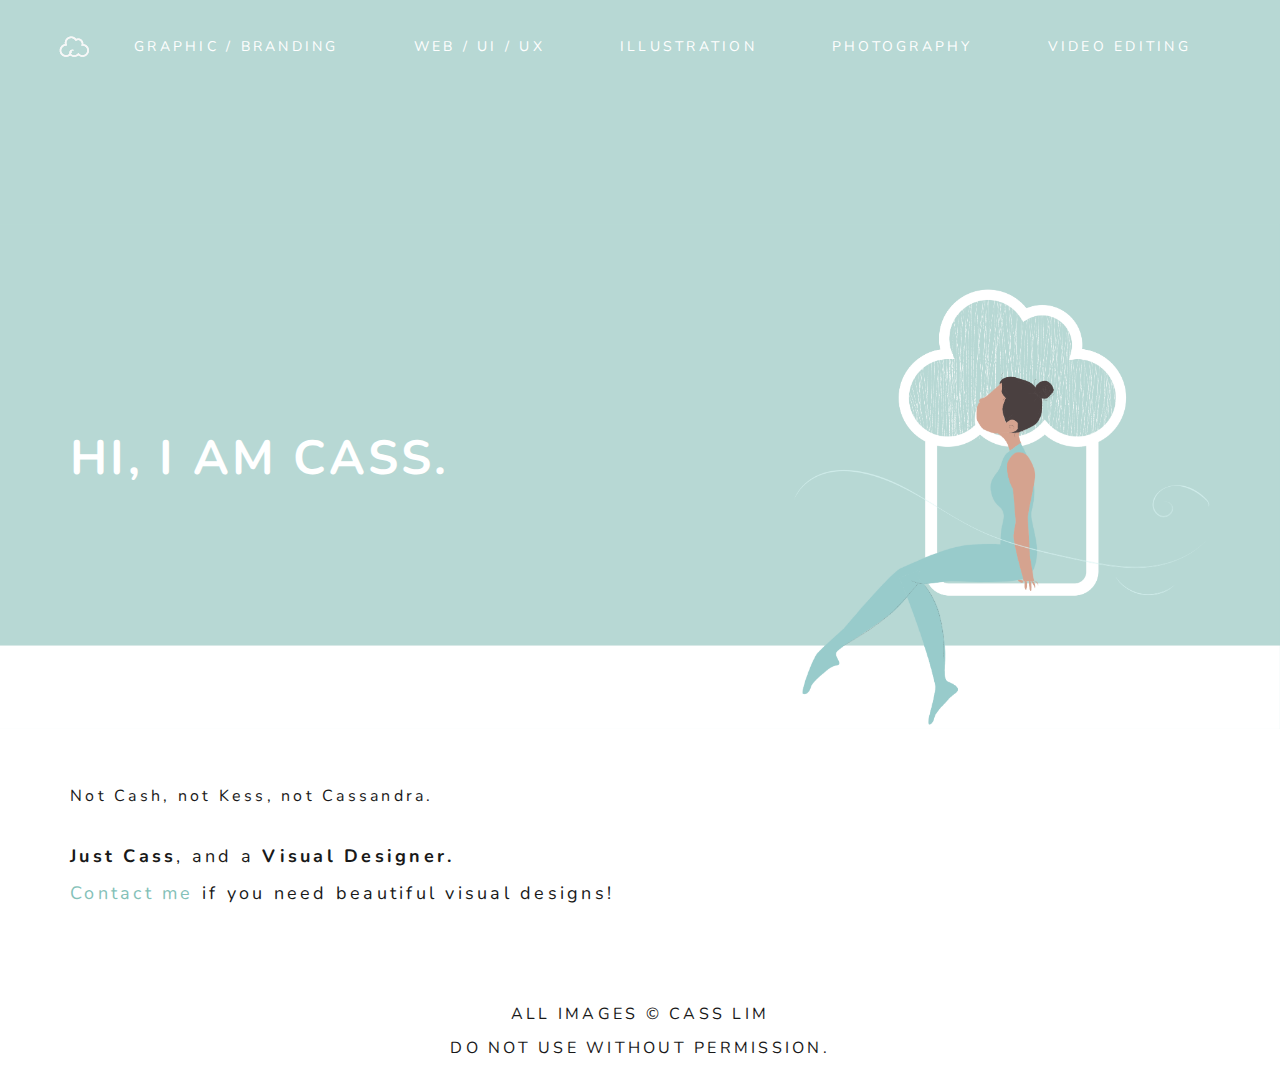
==== index.html @ 4b170926 "clone repository" ====
<!doctype html>
<html lang="en">
	<head>
		<meta charset="utf-8" />
		<title>Cass Lim</title>
		<meta name="description" content="Personal Portfolio for Artist based in Edmonton."/>
		<meta name="keywords" content="graphic, design, web design, ux, ui, portfolio, illustrator"/>
		<meta name="viewport" content="width=device-width, initial-scale=1">
		
		<link rel="preconnect" href="https://fonts.googleapis.com">
		<link rel="preconnect" href="https://fonts.gstatic.com" crossorigin>
		<link href="https://fonts.googleapis.com/css2?family=Montserrat:ital,wght@0,100;0,200;0,300;0,400;0,500;0,600;1,100;1,200;1,300;1,400;1,500;1,600&family=Nunito:ital,wght@0,200;0,300;0,400;0,500;0,600;0,700;0,800;0,900;0,1000;1,200;1,300;1,400;1,500;1,600;1,700;1,800;1,900;1,1000&display=swap" rel="stylesheet">

		<link rel="apple-touch-icon" sizes="180x180" href="favicon_io/apple-touch-icon.png">
		<link rel="icon" type="image/png" sizes="32x32" href="favicon_io/favicon-32x32.png">
		<link rel="icon" type="image/png" sizes="16x16" href="favicon_io/favicon-16x16.png">
		<link rel="manifest" href="favicon_io/site.webmanifest">

		<link rel="stylesheet" href="css/reset.css"> 
		<link rel="stylesheet" href="css/styles.css" media="screen" />
		<link rel="stylesheet" href="css/print.css" media="print" />
	</head>

	<body>
		<header>
			<div class="inner-container wide-flex">
				<div class="sm-flex">
					<h1>
						<a href="index.html"><img src="img/logo.png" alt="logo"></a>	
					</h1>
					<div class="menu-icon">
						<div>
							<span></span>
							<span></span>
						</div>
						<div>
							<span></span>
							<span></span>
						</div>
					</div>
				</div>
				<nav>
					<ul class="dropdown">
						<li><a href="graphic.html">GRAPHIC / BRANDING</a></li>
						<li><a href="web.html">WEB / UI / UX</a></li>
						<li><a href="illustration.html">ILLUSTRATION</a></li>
						<li><a href="photography.html">PHOTOGRAPHY</a></li>
						<li><a href="video.html">VIDEO EDITING</a></li>
					</ul>
				</nav>
			</div>
		</header>

		<main>
			<section>
				<div class="banner">
					<div class="inner-container main">
						<h2>Hi, I am Cass.</h2>
					</div>
					<picture>
						<source media="(min-width: 700px)" srcset="img/banner.png">
						<img src="img/banner-sm.png" alt="girl on swing"/>    
					</picture>
				</div>
				<div class="inner-container bio">
					<p>Not Cash, not Kess, not Cassandra.</p>
					<p><span>Just Cass</span>, and a <span>Visual Designer.</span></p>
					<p><a href="contact.html">Contact me</a> if you need beautiful visual designs!</p>
				</div>
			</section>
		</main>

		<script src="js/main.js"></script>

		<footer>
			<div class="inner-container">
				<p>ALL IMAGES © CASS LIM</p>
				<p>DO NOT USE WITHOUT PERMISSION.</p>
			</div>
		</footer>
	</body>
</html>
---- css/styles.css ----
:root {
    --lt-teal: #b7d8d4;
    --dk-teal: #84c1b8;
    --dk-grey: #191919;
    --lt-grey: #e0e3e7;
    --body-text: 'Montserrat', sans-serif;
    --head-text: 'Nunito', sans-serif;
}

html {
    font-size: 62.5%;
    line-height: 1.5;
}

body {
    font-size: 1.8rem;
    color: var(--dk-grey);
    font-family: var(--head-text);
    letter-spacing: 0.325rem;
}

h1 a {
    display: block;
    margin-right: 3rem;
}

/* header */

.menu-icon span {
    display: block;
    background-color: #fff;
    width: 0.8rem;
    height: 0.8rem;
    border-radius: 3rem;
    margin: 0.5rem;
    margin-bottom: 1rem;
    cursor: pointer;
    position: relative;
}

.menu-icon {
    display: flex;
    margin: 3rem 3.6rem;
}

.active-nav .menu-icon>div span:first-child {
    display: none;
}

.active-nav .menu-icon>div span:nth-child(2) {
    width: 3rem;
    height: 0.3rem;
    transform: rotate(-45deg);
    top: 1rem;
}
.active-nav .menu-icon>div:nth-child(2) span:nth-of-type(2) {
    width: 3rem;
    height: 0.3rem;
    transform: rotate(45deg);
    left:-4rem;
}

header {
    width: 100%;
    height: auto;
    background-color: #b7d8d4;
    background-repeat: no-repeat;
    background-size: cover;
    overflow: visible;
    margin-right: 3rem;
}

nav {
    position: absolute;
    background-color: rgb(249, 249, 249);
    width: 100vw;
    max-height: 0;
    overflow: hidden;
    transition: all 0.4s ease-in-out;
}

.active-nav nav {
    max-height: 100vh;
}

.dropdown {
    margin: 0;
    padding-left: 0;
}

.dropdown li {
    padding: 1.5rem 3rem;
    line-height: 6rem;
    white-space: nowrap;
    list-style-type: none;
    align-items: center;
}

/* .dropdown li:first-child {
    padding-top: 3rem;
} */

.dropdown a {
    font-size: 1.6rem;
    text-transform: uppercase;
    font-weight: 400;
    padding-left: 1.5rem;
    color: #191919;
    text-decoration: none;
}

.dropdown li:hover {
    background-color: #d7edea;
    transition: all 0.3s ease-in-out;
}

.dropdown a:hover {
    color: #393838;
    transition: all 0.3s ease-in-out;
}

.sm-flex {
    display: flex;
    flex-flow: row-reverse;
    align-items: center;
    justify-content: space-between;
}

/* sections */

.banner{
    background-color: #b7d8d4;
}

h2 {
    text-transform: uppercase;
    color: #fff;
    padding: 3rem 5rem;
}

.content h2 {
    color: #191919;
}

.bio p {
    padding: 0.5rem 3rem;
}

.bio a {
    color: var(--dk-teal);
    text-decoration: none;
}

.bio a:hover {
    color: #32615a;
    text-decoration: underline;
}

.bio {
    padding: 5rem 0;
}

.bio p:first-child {
    font-size: 1.6rem;
    padding-bottom: 3rem;
}

span {
    font-weight: 700;
}

/* content */

figure {
    font-style: italic;
    padding: 0 5rem;
}

.content h2 {
    margin-top: 5rem;
}

.content h3 {
    padding: 0 5rem;
}

.content picture {
    padding: 0 5rem;
    padding-bottom: 3rem;
}

.content p {
    font-family: var(--body-text);
    font-size: 1.6rem;
    padding: 5rem;
    letter-spacing: 0.16rem;
}

/* horizontal content */

.horizontal-content {
    display: none;
}

/* graphic */
.water picture > img {
    margin: 0 auto;
}

/* illustration */
.gallery picture {
    margin-top: 5rem;
}

/* video */

video {
    display: block;
    margin: 5rem auto 0;
}

/* form */

.contact h2 {
    color: #191919;
    margin-top: 5rem;
}

.contact p {
    margin: 3rem 5rem;
}

.contact > div > img {
    margin: 5rem auto;
    width: 40%;
}

form div {
    margin-bottom: 3rem;
}

form > div {
    margin: 0 4rem;
    margin-bottom: 3rem;
}

label {
    display: block;
    margin-left: 1rem;
    margin-bottom: 0.3rem;
}

::placeholder {
    font-size: 1.4rem;
    font-family: var(--body-text);
    letter-spacing: 0.16rem;
}

input,
select,
textarea {
    width: 100%;
    border: 0.05rem solid #84c1b8;
    border-radius: 0.8rem;
    padding-left: 1rem;
    height: 4rem;
}

textarea {
    resize: vertical;
    min-height: 8rem;
    border-radius: 1rem;
    padding-top: 1rem;
}

select {
    font: unset;
    font-family: var(--body-text);
    font-size: 1.4rem;
    letter-spacing: 0.16rem;
}

input[type=submit] {
    width: 70%;
    height: 4rem;
    cursor: pointer;
    background-color: #32615a; 
    font-weight: 600;
    color: #fff;
    font-size: 1.6rem;
    font-family: var(--head-text);
    text-transform: uppercase;
    letter-spacing: 0.325rem;
    transition: all 0.3s ease-in-out;
    padding: 1rem;
}

input[type=submit]:hover {
    background-color: #b7d8d4;
    color: #191919;
}

/* footer */
footer {
    margin: 3rem auto;
}

footer a {
    display: block;
    color: #191919;
    text-align: center;
}

footer p {
    font-size: 1.6rem;
    text-align: center;
    padding-top: 1rem;
}

@media screen and (min-width: 1000px) {

    .inner-container {
        margin: auto;
        max-width: 120rem;
    }

    .menu-icon {
        display: none;
    }

    .wide-flex {
        display: flex;
        justify-content: center;
        align-items: center;
    }

    nav {
        position: static;
        overflow: visible;
        max-height: 100vh;
        width: auto;
        margin-top: 0;
    }

    .dropdown {
        display: flex;
    }

    .dropdown li {
        position: relative;
        background-color: #b7d8d4;
    }

    .dropdown a {
        font-size: 1.4rem;
        color: #fff;
    }

    .dropdown li:hover {
        background-color: #b7d8d4;
    }

    .dropdown li:first-child {
        padding-top: 1.5rem;
    }

    picture {
        width: 100vw;
    }

    .main h2 {
        font-size: 4.8rem;
        position: relative;
        top: 30rem;
        padding: 3rem;
    }

    h1 a {
        margin-right: 0;
        min-width: 2rem;
    }

    /* horizontal */

    .horizontal-content {
        display: flex;
        margin: 3rem;
        justify-content: center;
    }
    
    .horizontal-content > div {
        flex: 0 0 200px;
        height: 7rem;
        background-color: rgb(240, 238, 235);
        border-radius: 5px;
        margin: 1rem;
    }
    
    .horizontal-content a {
        color: #575757;
        display: block;
        font-size: 1.4rem;
        font-weight: 500;
        text-align: center;
        text-decoration: none;
        text-transform: uppercase;
        padding: 0;
        padding-top: 2.5rem;
    }
    
    .horizontal-content a:hover {
        color: #191919;
    }
    
    .horizontal-content > div:hover,
    .horizontal-content > div:active{
        background-color:  rgb(226, 217, 206);
        transform: scale(1.1);
        transition: all 0.5s ease-in-out;
    }

    /* graphic */
    .water {
        display: flex;
    }

    .water div {
        width: 50%;
    }

    .water > picture {
        display: flex;
        align-items: center;
    }

    /* gallery */

    .gallery > div {
        display: flex;
        flex-wrap: wrap;
    }

    .gallery div div {
        width: 50%;
    }

    .digital picture {
        margin-top: 0;
    }

    /* form */

    .main-content .contact {
        display: flex;
        justify-content: space-between;
    }

    .contact > div > img {
        margin: 15rem 3rem 3rem 50rem;
        width: 20%;
    }

    form .flex {
        display: flex;
        justify-content: space-between;
    }

    form .flex div {
        flex-basis: 49%;
    }

    .flex {
        margin-top: 3rem;
        margin-bottom: 0;
    }

    form {
        margin-top: 5rem;
        min-width: 60rem;
    }
}
---- css/print.css ----
body { 
  color : #000000; 
  background : #ffffff; 
  font-family : "Times New Roman", Times, serif;
  font-size : 12pt; 
}

a { 
  text-decoration : underline; 
  color : #0000ff; 
}

a:link:after, a:visited:after {
content: " (" attr(href) ") ";
font-size: 70%;
}

nav, sidebar, footer, header, aside { 
  display : none; 
}
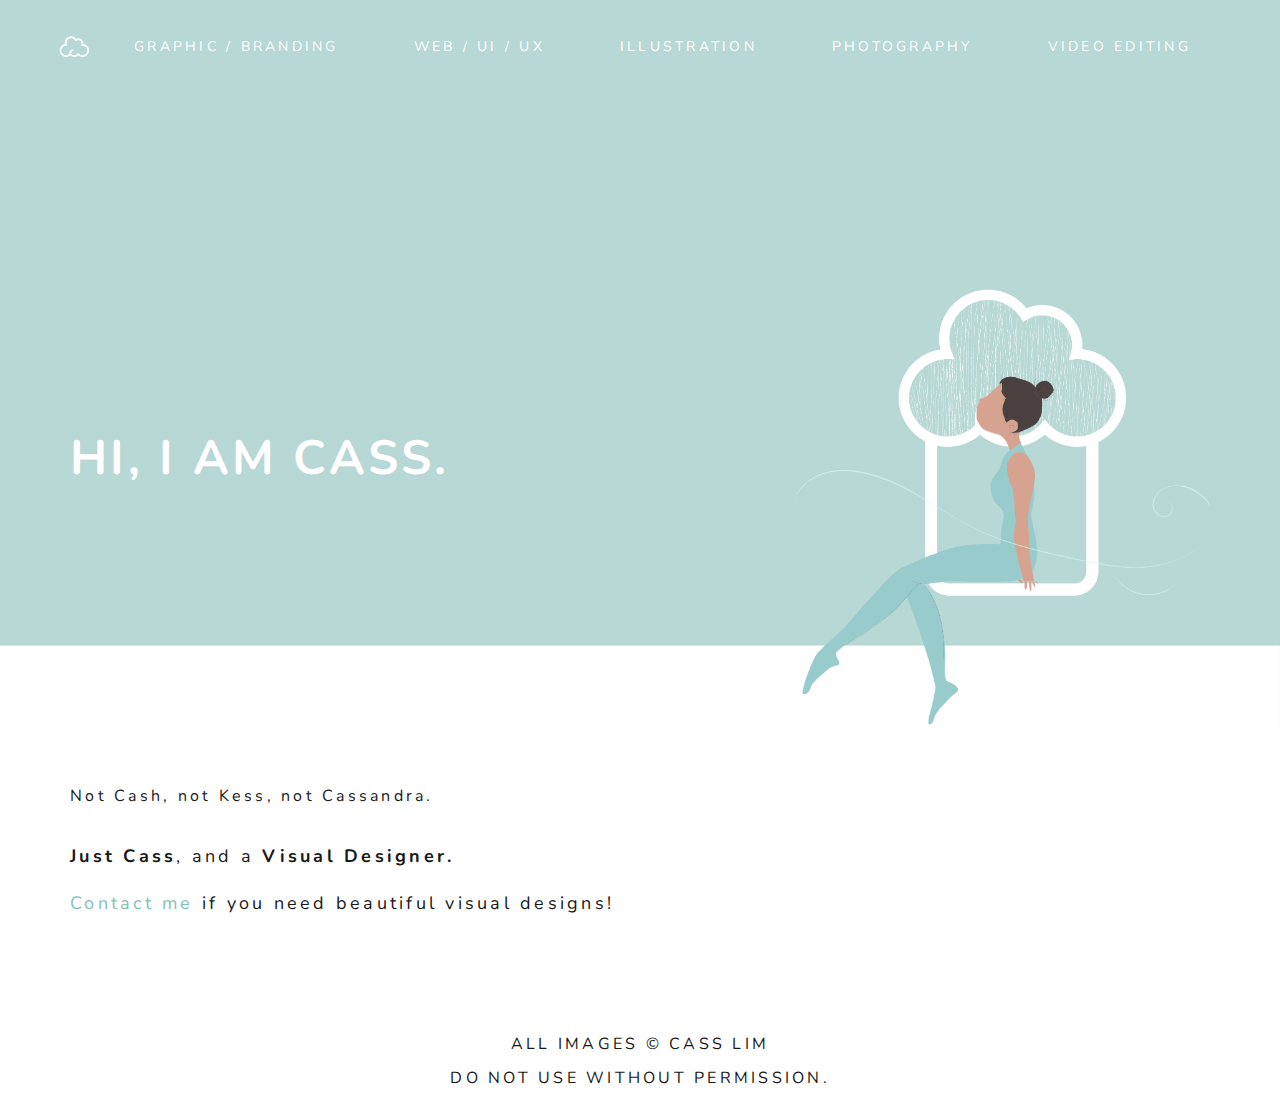
==== commit 40e07ec1: "All images updated" ====
--- a/index.html
+++ b/index.html
@@ -65,6 +65,7 @@
 				<div class="inner-container bio">
 					<p>Not Cash, not Kess, not Cassandra.</p>
 					<p><span>Just Cass</span>, and a <span>Visual Designer.</span></p>
+					<p></p>
 					<p><a href="contact.html">Contact me</a> if you need beautiful visual designs!</p>
 				</div>
 			</section>
--- a/css/styles.css
+++ b/css/styles.css
@@ -300,9 +300,17 @@
     color: #191919;
 }
 
+.contact a {
+    color: #32615a;
+}
+
+.contact a:hover {
+    color: #b7d8d4;
+}
+
 /* footer */
 footer {
-    margin: 3rem auto;
+    margin: 5rem auto 3rem;
 }
 
 footer a {
@@ -311,10 +319,26 @@
     text-align: center;
 }
 
+footer a:hover {
+    color: #32615a;
+}
+
 footer p {
     font-size: 1.6rem;
     text-align: center;
     padding-top: 1rem;
+}
+
+.back {
+    display: flex;
+    align-items: center;
+    justify-content: center;
+}
+
+.back p {
+    margin-left: 2rem;
+    margin-right: 2rem;
+    padding-top: 0;
 }
 
 @media screen and (min-width: 1000px) {
@@ -478,4 +502,5 @@
         margin-top: 5rem;
         min-width: 60rem;
     }
-}
+    
+}
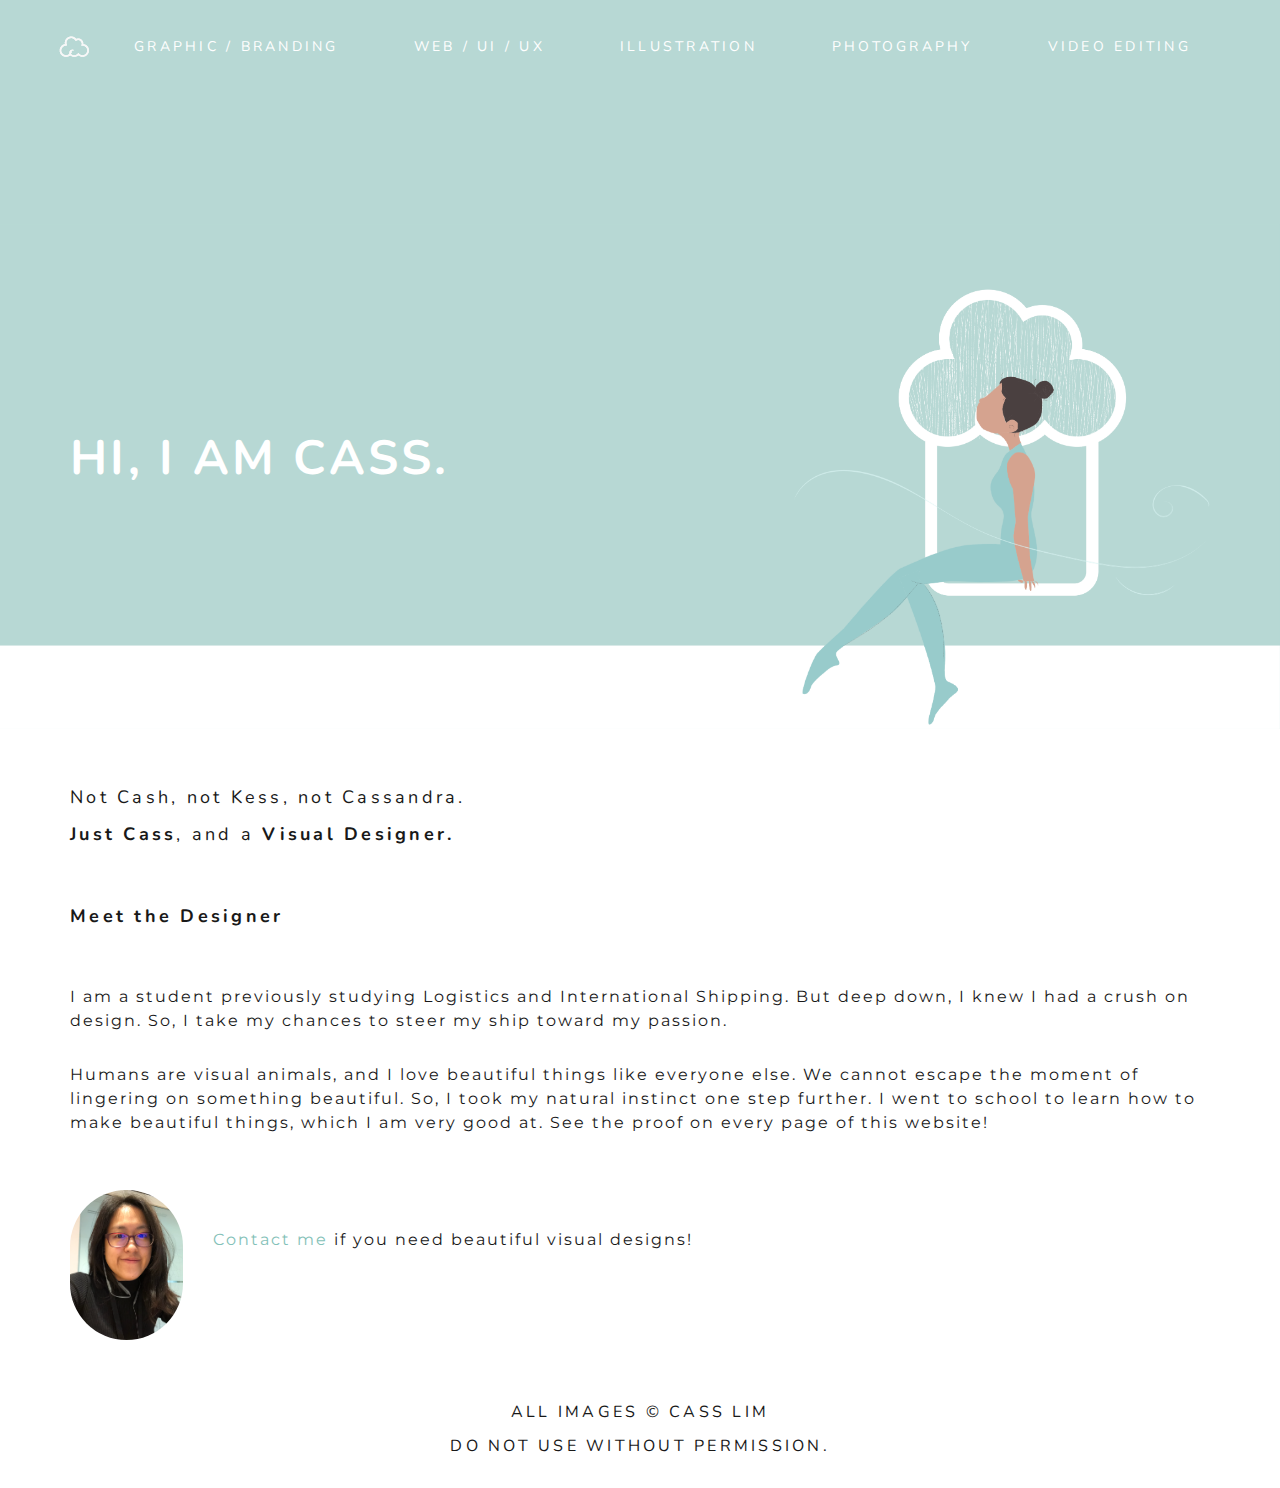
==== commit 2bb09596: "text content added" ====
--- a/index.html
+++ b/index.html
@@ -65,8 +65,17 @@
 				<div class="inner-container bio">
 					<p>Not Cash, not Kess, not Cassandra.</p>
 					<p><span>Just Cass</span>, and a <span>Visual Designer.</span></p>
-					<p></p>
-					<p><a href="contact.html">Contact me</a> if you need beautiful visual designs!</p>
+					<h3>Meet the Designer</h3>
+					<div>
+						<p>I am a student previously studying Logistics and International Shipping. But deep down, I knew I had a crush on design. So, I take my chances to steer my ship toward my passion.</p>
+						<p>Humans are visual animals, and I love beautiful things like everyone else. We cannot escape the moment of lingering on something beautiful. So, I took my natural instinct one step further. I went to school to learn how to make beautiful things, which I am very good at. See the proof on every page of this website!</p>
+						<div class="mypic">
+							<img src="img/myself.png" alt="photo of myself">
+							<p><a href="contact.html">Contact me</a> if you need beautiful visual designs!</p>
+						</div>
+					
+					</div>
+					
 				</div>
 			</section>
 		</main>
--- a/css/styles.css
+++ b/css/styles.css
@@ -22,6 +22,11 @@
 h1 a {
     display: block;
     margin-right: 3rem;
+}
+
+h3 {
+    margin: 5rem 3rem;
+    font-size: 1.8rem;
 }
 
 /* header */
@@ -157,16 +162,39 @@
 }
 
 .bio {
-    padding: 5rem 0;
-}
-
-.bio p:first-child {
+    padding-top: 5rem;
+}
+
+.bio div p {
+    font-family: var(--body-text);
+    margin-bottom: 2rem;
+    letter-spacing: 0.2rem;
     font-size: 1.6rem;
-    padding-bottom: 3rem;
+}
+
+.bio div p:nth-child(2) {
+    margin-bottom: 5rem;
 }
 
 span {
     font-weight: 700;
+}
+
+.mypic {
+    margin: 3rem;
+    display: flex;
+    align-items: center;
+}
+
+.mypic img {
+    height: 15rem;
+    border-radius: 10rem;
+}
+
+.mypic p {
+    font-size: 1.6rem;
+    font-family: var(--body-text);
+    letter-spacing: 0.2rem;
 }
 
 /* content */
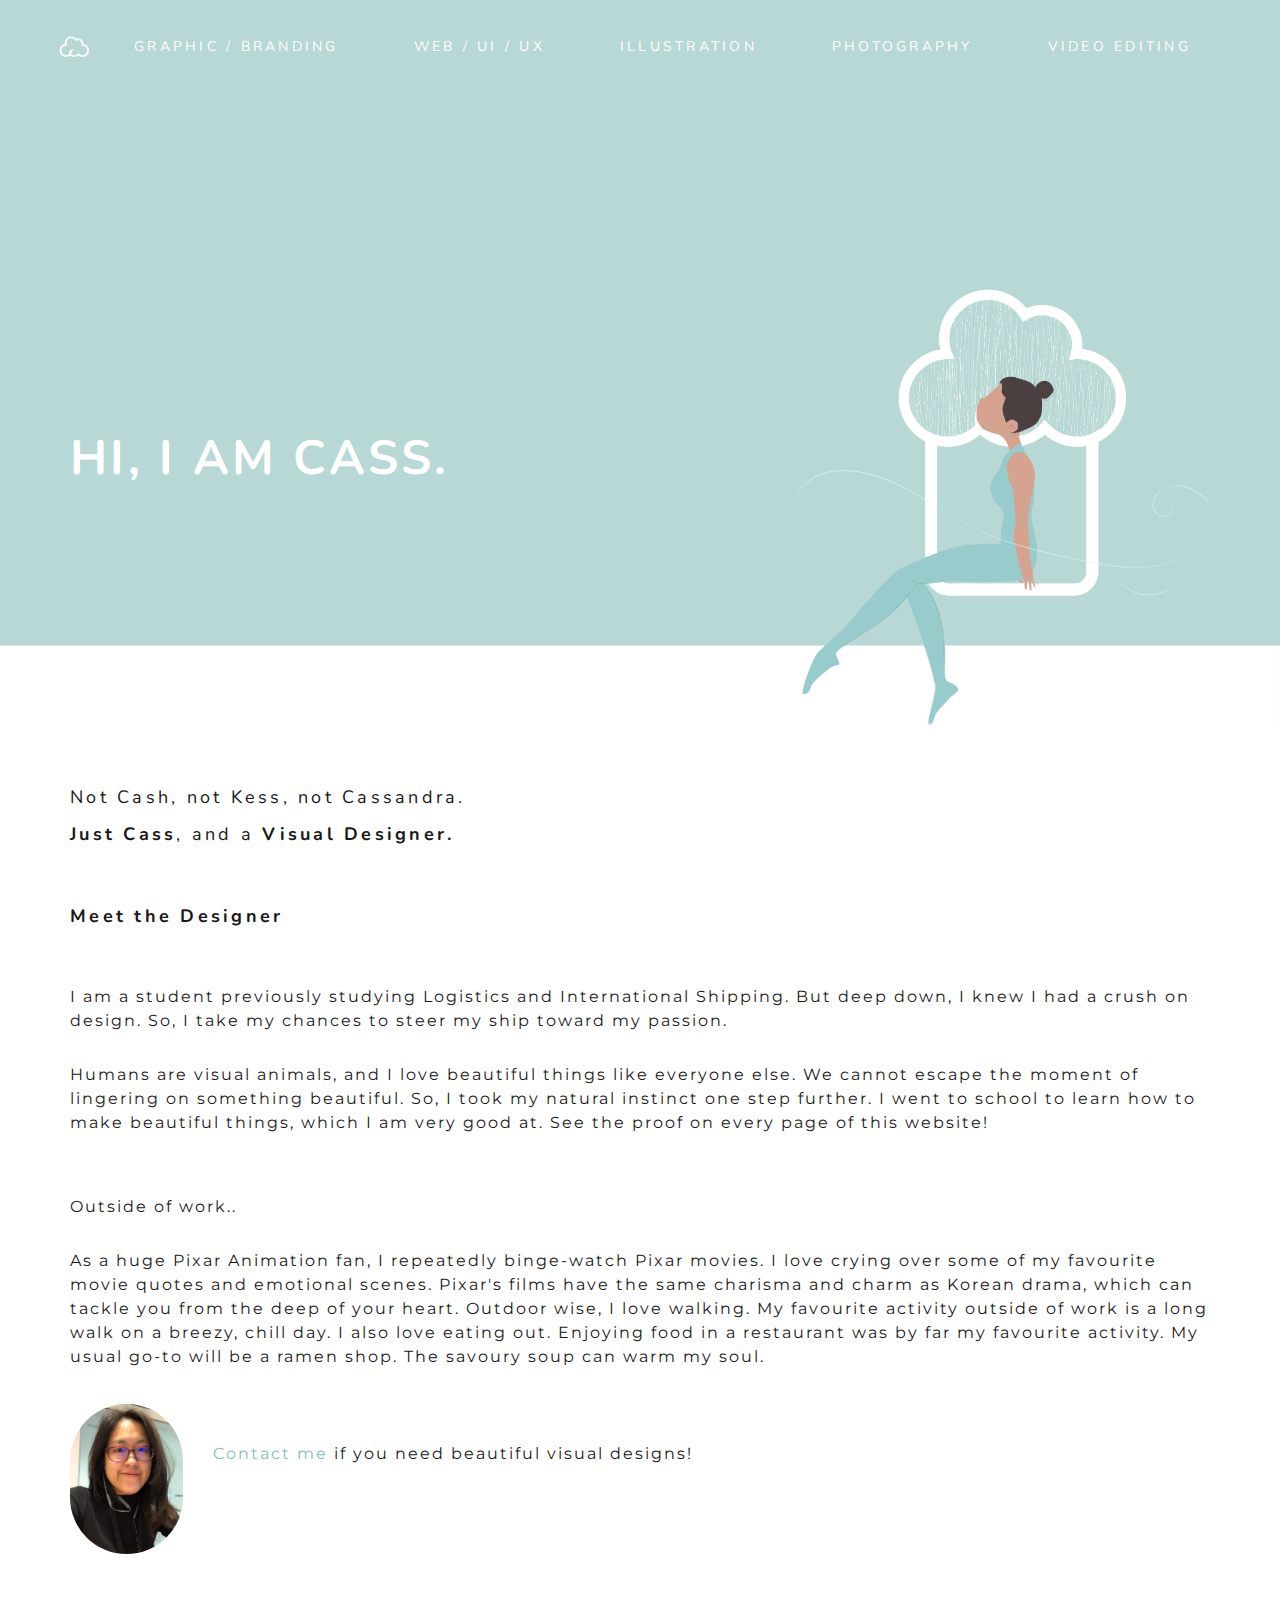
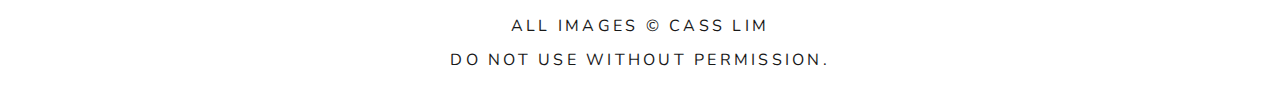
==== commit 4e5d0a30: "added bio" ====
--- a/index.html
+++ b/index.html
@@ -69,6 +69,8 @@
 					<div>
 						<p>I am a student previously studying Logistics and International Shipping. But deep down, I knew I had a crush on design. So, I take my chances to steer my ship toward my passion.</p>
 						<p>Humans are visual animals, and I love beautiful things like everyone else. We cannot escape the moment of lingering on something beautiful. So, I took my natural instinct one step further. I went to school to learn how to make beautiful things, which I am very good at. See the proof on every page of this website!</p>
+						<p>Outside of work..</p>
+						<p>As a huge Pixar Animation fan, I repeatedly binge-watch Pixar movies. I love crying over some of my favourite movie quotes and emotional scenes. Pixar's films have the same charisma and charm as Korean drama, which can tackle you from the deep of your heart. Outdoor wise, I love walking. My favourite activity outside of work is a long walk on a breezy, chill day. I also love eating out. Enjoying food in a restaurant was by far my favourite activity. My usual go-to will be a ramen shop. The savoury soup can warm my soul.</p>
 						<div class="mypic">
 							<img src="img/myself.png" alt="photo of myself">
 							<p><a href="contact.html">Contact me</a> if you need beautiful visual designs!</p>
--- a/css/styles.css
+++ b/css/styles.css
@@ -22,11 +22,6 @@
 h1 a {
     display: block;
     margin-right: 3rem;
-}
-
-h3 {
-    margin: 5rem 3rem;
-    font-size: 1.8rem;
 }
 
 /* header */
@@ -178,6 +173,11 @@
 
 span {
     font-weight: 700;
+}
+
+.bio h3 {
+    margin: 5rem 3rem;
+    font-size: 1.8rem;
 }
 
 .mypic {
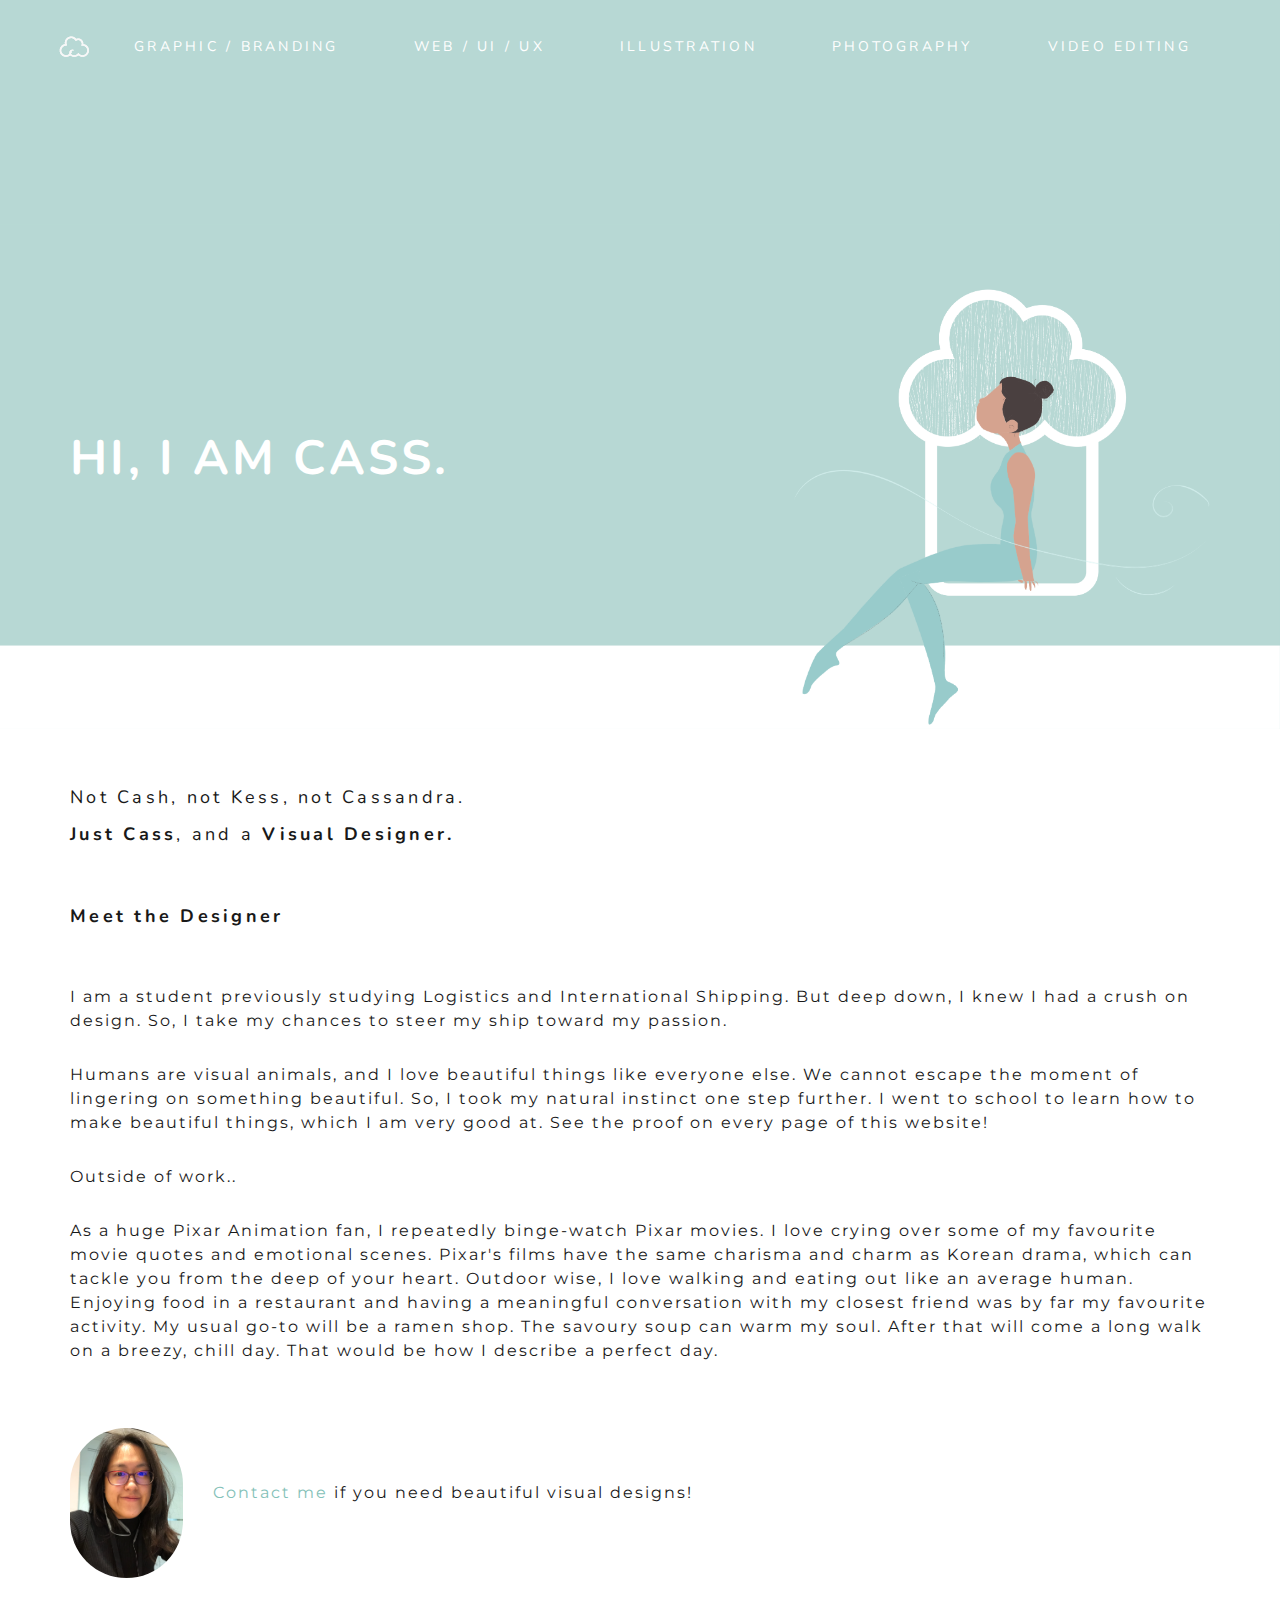
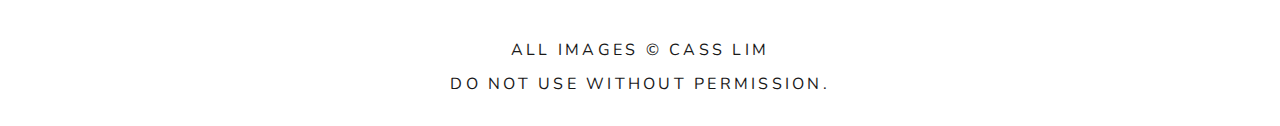
==== commit a066b2ca: "final bio added" ====
--- a/index.html
+++ b/index.html
@@ -70,7 +70,7 @@
 						<p>I am a student previously studying Logistics and International Shipping. But deep down, I knew I had a crush on design. So, I take my chances to steer my ship toward my passion.</p>
 						<p>Humans are visual animals, and I love beautiful things like everyone else. We cannot escape the moment of lingering on something beautiful. So, I took my natural instinct one step further. I went to school to learn how to make beautiful things, which I am very good at. See the proof on every page of this website!</p>
 						<p>Outside of work..</p>
-						<p>As a huge Pixar Animation fan, I repeatedly binge-watch Pixar movies. I love crying over some of my favourite movie quotes and emotional scenes. Pixar's films have the same charisma and charm as Korean drama, which can tackle you from the deep of your heart. Outdoor wise, I love walking. My favourite activity outside of work is a long walk on a breezy, chill day. I also love eating out. Enjoying food in a restaurant was by far my favourite activity. My usual go-to will be a ramen shop. The savoury soup can warm my soul.</p>
+						<p>As a huge Pixar Animation fan, I repeatedly binge-watch Pixar movies. I love crying over some of my favourite movie quotes and emotional scenes. Pixar's films have the same charisma and charm as Korean drama, which can tackle you from the deep of your heart. Outdoor wise, I love walking and eating out like an average human. Enjoying food in a restaurant and having a meaningful conversation with my closest friend was by far my favourite activity. My usual go-to will be a ramen shop. The savoury soup can warm my soul. After that will come a long walk on a breezy, chill day. That would be how I describe a perfect day.</p>
 						<div class="mypic">
 							<img src="img/myself.png" alt="photo of myself">
 							<p><a href="contact.html">Contact me</a> if you need beautiful visual designs!</p>
--- a/css/styles.css
+++ b/css/styles.css
@@ -167,10 +167,6 @@
     font-size: 1.6rem;
 }
 
-.bio div p:nth-child(2) {
-    margin-bottom: 5rem;
-}
-
 span {
     font-weight: 700;
 }
@@ -182,6 +178,7 @@
 
 .mypic {
     margin: 3rem;
+    margin-top: 6rem;
     display: flex;
     align-items: center;
 }
